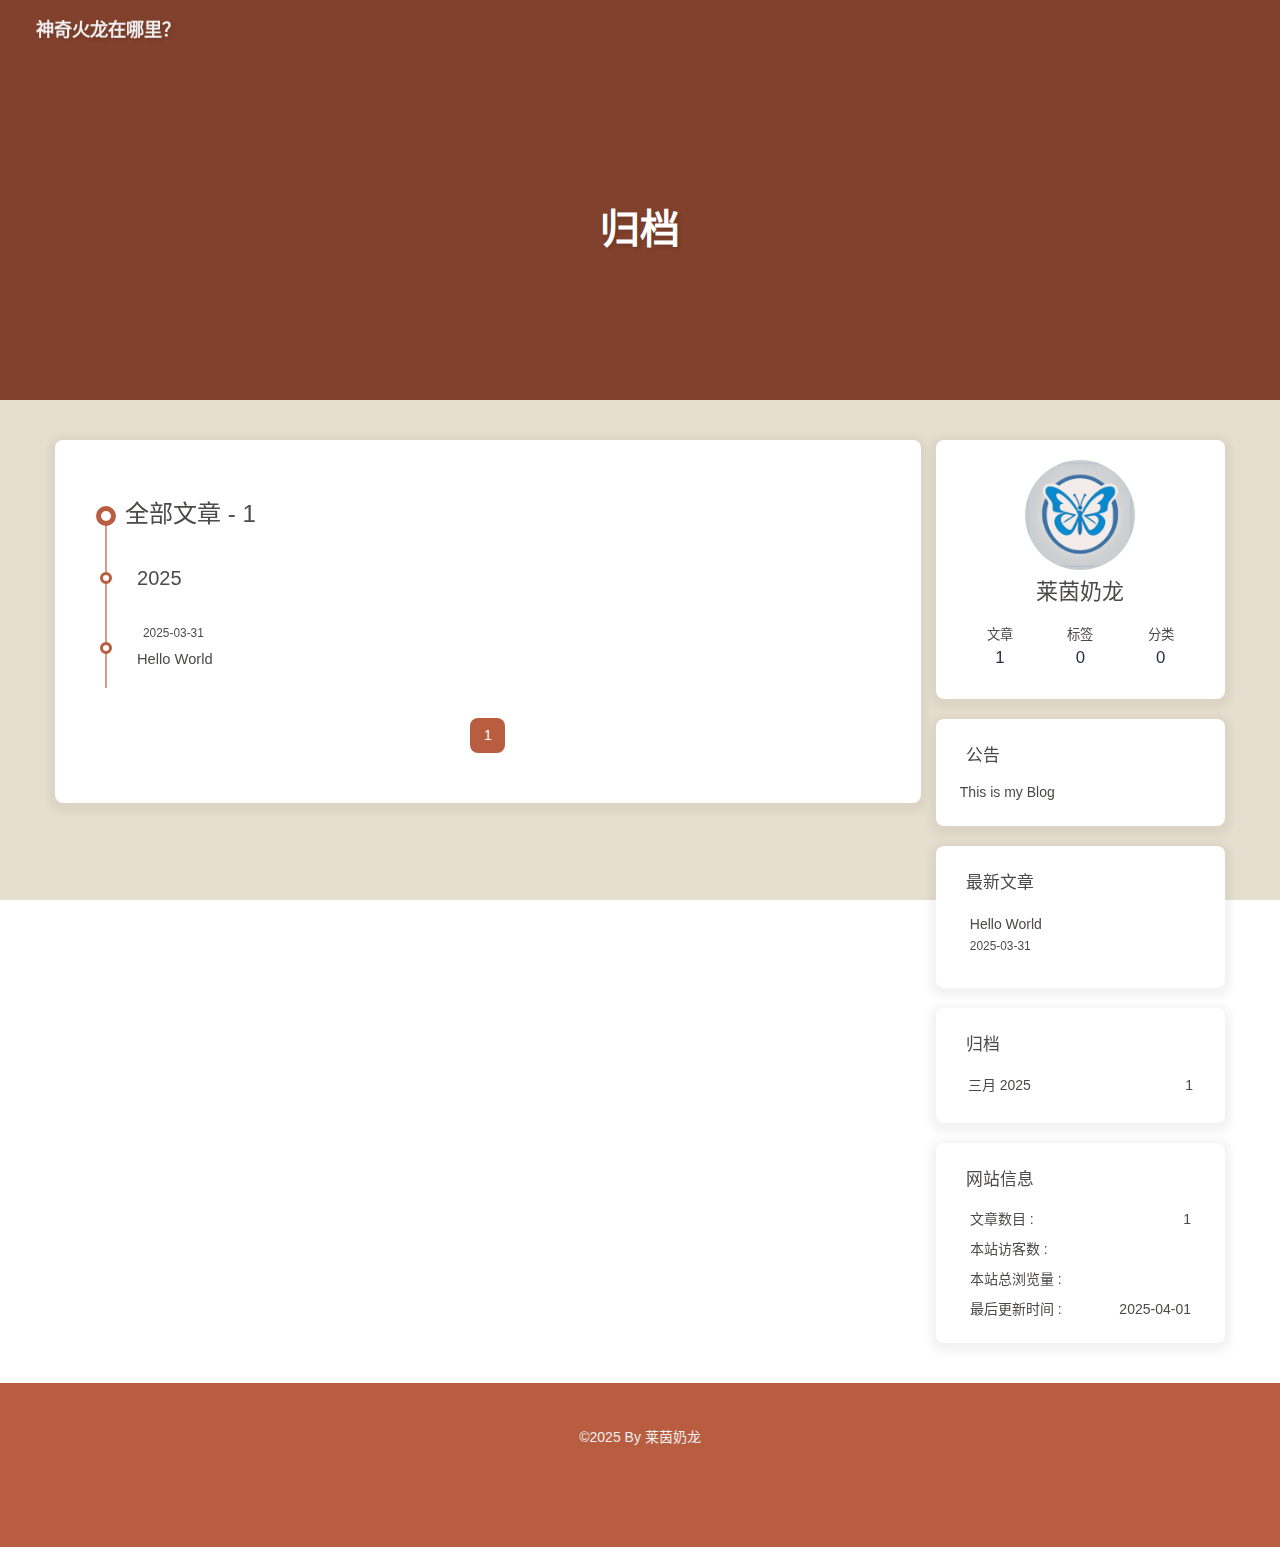
==== archives/index.html @ 5888cf6f "Site updated: 2025-04-01 21:10:56" ====
<!DOCTYPE html><html lang="zh-CN" data-theme="light"><head><meta charset="UTF-8"><meta http-equiv="X-UA-Compatible" content="IE=edge"><meta name="viewport" content="width=device-width, initial-scale=1.0,viewport-fit=cover"><title>归档 | 神奇火龙在哪里？</title><meta name="author" content="莱茵奶龙"><meta name="copyright" content="莱茵奶龙"><meta name="format-detection" content="telephone=no"><meta name="theme-color" content="##e6dece"><meta property="og:type" content="website">
<meta property="og:title" content="归档">
<meta property="og:url" content="http://example.com/archives/index.html">
<meta property="og:site_name" content="神奇火龙在哪里？">
<meta property="og:locale" content="zh_CN">
<meta property="og:image" content="http://example.com/img/butterfly-icon.png">
<meta property="article:author" content="莱茵奶龙">
<meta name="twitter:card" content="summary">
<meta name="twitter:image" content="http://example.com/img/butterfly-icon.png"><link rel="shortcut icon" href="/img/favicon.png"><link rel="canonical" href="http://example.com/archives/index.html"><link rel="preconnect" href="//cdn.jsdelivr.net"><link rel="preconnect" href="//busuanzi.ibruce.info"><link rel="stylesheet" href="/css/index.css"><link rel="stylesheet" href="https://cdn.jsdelivr.net/npm/@fortawesome/fontawesome-free/css/all.min.css"><script>
    (() => {
      
    const saveToLocal = {
      set: (key, value, ttl) => {
        if (!ttl) return
        const expiry = Date.now() + ttl * 86400000
        localStorage.setItem(key, JSON.stringify({ value, expiry }))
      },
      get: key => {
        const itemStr = localStorage.getItem(key)
        if (!itemStr) return undefined
        const { value, expiry } = JSON.parse(itemStr)
        if (Date.now() > expiry) {
          localStorage.removeItem(key)
          return undefined
        }
        return value
      }
    }

    window.btf = {
      saveToLocal,
      getScript: (url, attr = {}) => new Promise((resolve, reject) => {
        const script = document.createElement('script')
        script.src = url
        script.async = true
        Object.entries(attr).forEach(([key, val]) => script.setAttribute(key, val))
        script.onload = script.onreadystatechange = () => {
          if (!script.readyState || /loaded|complete/.test(script.readyState)) resolve()
        }
        script.onerror = reject
        document.head.appendChild(script)
      }),
      getCSS: (url, id) => new Promise((resolve, reject) => {
        const link = document.createElement('link')
        link.rel = 'stylesheet'
        link.href = url
        if (id) link.id = id
        link.onload = link.onreadystatechange = () => {
          if (!link.readyState || /loaded|complete/.test(link.readyState)) resolve()
        }
        link.onerror = reject
        document.head.appendChild(link)
      }),
      addGlobalFn: (key, fn, name = false, parent = window) => {
        if (!false && key.startsWith('pjax')) return
        const globalFn = parent.globalFn || {}
        globalFn[key] = globalFn[key] || {}
        globalFn[key][name || Object.keys(globalFn[key]).length] = fn
        parent.globalFn = globalFn
      }
    }
  
      
      const activateDarkMode = () => {
        document.documentElement.setAttribute('data-theme', 'dark')
        if (document.querySelector('meta[name="theme-color"]') !== null) {
          document.querySelector('meta[name="theme-color"]').setAttribute('content', '#b95d40')
        }
      }
      const activateLightMode = () => {
        document.documentElement.setAttribute('data-theme', 'light')
        if (document.querySelector('meta[name="theme-color"]') !== null) {
          document.querySelector('meta[name="theme-color"]').setAttribute('content', '##e6dece')
        }
      }

      btf.activateDarkMode = activateDarkMode
      btf.activateLightMode = activateLightMode

      const theme = saveToLocal.get('theme')
    
          theme === 'dark' ? activateDarkMode() : theme === 'light' ? activateLightMode() : null
        
      
      const asideStatus = saveToLocal.get('aside-status')
      if (asideStatus !== undefined) {
        document.documentElement.classList.toggle('hide-aside', asideStatus === 'hide')
      }
    
      
    const detectApple = () => {
      if (/iPad|iPhone|iPod|Macintosh/.test(navigator.userAgent)) {
        document.documentElement.classList.add('apple')
      }
    }
    detectApple()
  
    })()
  </script><script>const GLOBAL_CONFIG = {
  root: '/',
  algolia: undefined,
  localSearch: undefined,
  translate: undefined,
  highlight: {"plugin":"highlight.js","highlightCopy":true,"highlightLang":true,"highlightHeightLimit":false,"highlightFullpage":false,"highlightMacStyle":false},
  copy: {
    success: '复制成功',
    error: '复制失败',
    noSupport: '浏览器不支持'
  },
  relativeDate: {
    homepage: false,
    post: false
  },
  runtime: '',
  dateSuffix: {
    just: '刚刚',
    min: '分钟前',
    hour: '小时前',
    day: '天前',
    month: '个月前'
  },
  copyright: undefined,
  lightbox: 'null',
  Snackbar: undefined,
  infinitegrid: {
    js: 'https://cdn.jsdelivr.net/npm/@egjs/infinitegrid/dist/infinitegrid.min.js',
    buttonText: '加载更多'
  },
  isPhotoFigcaption: false,
  islazyloadPlugin: false,
  isAnchor: false,
  percent: {
    toc: true,
    rightside: false,
  },
  autoDarkmode: false
}</script><script id="config-diff">var GLOBAL_CONFIG_SITE = {
  title: '归档',
  isHighlightShrink: false,
  isToc: false,
  pageType: 'archive'
}</script><!-- hexo injector head_end start --><link rel="stylesheet" href="https://unpkg.zhimg.com/hexo-butterfly-footer-beautify@1.0.0/lib/runtime.min.css" media="print" onload="this.media='all'"><!-- hexo injector head_end end --><meta name="generator" content="Hexo 7.3.0"></head><body><div id="web_bg" style="background-color: #e6dece;"></div><div class="page" id="body-wrap"><header class="not-home-page" id="page-header"><nav id="nav"><span id="blog-info"><a class="nav-site-title" href="/"><span class="site-name">神奇火龙在哪里？</span></a></span><div id="menus"></div></nav><div id="page-site-info"><h1 id="site-title">归档</h1></div></header><main class="layout" id="content-inner"><div id="archive"><div class="article-sort-title">全部文章 - 1</div><div class="article-sort"><div class="article-sort-item year">2025</div><div class="article-sort-item no-article-cover"><div class="article-sort-item-info"><div class="article-sort-item-time"><i class="far fa-calendar-alt"></i><time class="post-meta-date-created" datetime="2025-03-31T13:41:22.696Z" title="发表于 2025-03-31 21:41:22">2025-03-31</time></div><a class="article-sort-item-title" href="/2025/03/31/hello-world/" title="Hello World">Hello World</a></div></div></div><nav id="pagination"><div class="pagination"><span class="page-number current">1</span></div></nav></div><div class="aside-content" id="aside-content"><div class="card-widget card-info text-center"><div class="avatar-img"><img src="/img/butterfly-icon.png" onerror="this.onerror=null;this.src='/img/friend_404.gif'" alt="avatar"></div><div class="author-info-name">莱茵奶龙</div><div class="author-info-description"></div><div class="site-data"><a href="/archives/"><div class="headline">文章</div><div class="length-num">1</div></a><a href="/tags/"><div class="headline">标签</div><div class="length-num">0</div></a><a href="/categories/"><div class="headline">分类</div><div class="length-num">0</div></a></div></div><div class="card-widget card-announcement"><div class="item-headline"><i class="fas fa-bullhorn fa-shake"></i><span>公告</span></div><div class="announcement_content">This is my Blog</div></div><div class="sticky_layout"><div class="card-widget card-recent-post"><div class="item-headline"><i class="fas fa-history"></i><span>最新文章</span></div><div class="aside-list"><div class="aside-list-item no-cover"><div class="content"><a class="title" href="/2025/03/31/hello-world/" title="Hello World">Hello World</a><time datetime="2025-03-31T13:41:22.696Z" title="发表于 2025-03-31 21:41:22">2025-03-31</time></div></div></div></div><div class="card-widget card-archives">
    <div class="item-headline">
      <i class="fas fa-archive"></i>
      <span>归档</span>
      
    </div>
  
    <ul class="card-archive-list">
      
        <li class="card-archive-list-item">
          <a class="card-archive-list-link" href="/archives/2025/03/">
            <span class="card-archive-list-date">
              三月 2025
            </span>
            <span class="card-archive-list-count">1</span>
          </a>
        </li>
      
    </ul>
  </div><div class="card-widget card-webinfo"><div class="item-headline"><i class="fas fa-chart-line"></i><span>网站信息</span></div><div class="webinfo"><div class="webinfo-item"><div class="item-name">文章数目 :</div><div class="item-count">1</div></div><div class="webinfo-item"><div class="item-name">本站访客数 :</div><div class="item-count" id="busuanzi_value_site_uv"><i class="fa-solid fa-spinner fa-spin"></i></div></div><div class="webinfo-item"><div class="item-name">本站总浏览量 :</div><div class="item-count" id="busuanzi_value_site_pv"><i class="fa-solid fa-spinner fa-spin"></i></div></div><div class="webinfo-item"><div class="item-name">最后更新时间 :</div><div class="item-count" id="last-push-date" data-lastpushdate="2025-04-01T13:10:54.698Z"><i class="fa-solid fa-spinner fa-spin"></i></div></div></div></div></div></div></main><footer id="footer"><div id="footer-wrap"><div class="copyright">©2025 By 莱茵奶龙</div></div></footer></div><div id="rightside"><div id="rightside-config-hide"><button id="darkmode" type="button" title="日间和夜间模式切换"><i class="fas fa-adjust"></i></button><button id="hide-aside-btn" type="button" title="单栏和双栏切换"><i class="fas fa-arrows-alt-h"></i></button></div><div id="rightside-config-show"><button id="rightside-config" type="button" title="设置"><i class="fas fa-cog fa-spin"></i></button><button id="go-up" type="button" title="回到顶部"><span class="scroll-percent"></span><i class="fas fa-arrow-up"></i></button></div></div><div><script src="/js/utils.js"></script><script src="/js/main.js"></script><div class="js-pjax"></div><script async="" data-pjax="" src="//busuanzi.ibruce.info/busuanzi/2.3/busuanzi.pure.mini.js"></script></div><!-- hexo injector body_end start --><script data-pjax="">
  function butterfly_footer_beautify_injector_config(){
    var parent_div_git = document.getElementById('footer-wrap');
    var item_html = '<p id="ghbdages"><a class="github-badge" target="_blank" href="https://hexo.io/" style="margin-inline:5px" data-title="博客框架为Hexo_v7.3.0" title=""><img src="https://img.shields.io/badge/Frame-Hexo-blue?style=flat&amp;logo=hexo" alt=""/></a><a class="github-badge" target="_blank" href="https://butterfly.js.org/" style="margin-inline:5px" data-title="主题版本Butterfly_v5.3.5" title=""><img src="https://img.shields.io/badge/Theme-Butterfly-6513df?style=flat&amp;logo=bitdefender" alt=""/></a><a class="github-badge" target="_blank" href="https://github.com/" style="margin-inline:5px" data-title="本站项目由Github托管" title=""><img src="https://img.shields.io/badge/Source-Github-d021d6?style=flat&amp;logo=GitHub" alt=""/></a><a class="github-badge" target="_blank" href="http://creativecommons.org/licenses/by-nc-sa/4.0/" style="margin-inline:5px" data-title="本站采用知识共享署名-非商业性使用-相同方式共享4.0国际许可协议进行许可" title=""><img src="https://img.shields.io/badge/Copyright-BY--NC--SA%204.0-d42328?style=flat&amp;logo=Claris" alt=""/></a></p>';
    console.log('已挂载butterfly_footer_beautify')
    parent_div_git.insertAdjacentHTML("beforeend",item_html)
    }
  var elist = 'null'.split(',');
  var cpage = location.pathname;
  var epage = 'all';
  var flag = 0;

  for (var i=0;i<elist.length;i++){
    if (cpage.includes(elist[i])){
      flag++;
    }
  }

  if ((epage ==='all')&&(flag == 0)){
    butterfly_footer_beautify_injector_config();
  }
  else if (epage === cpage){
    butterfly_footer_beautify_injector_config();
  }
  </script><!-- hexo injector body_end end -->
    <link rel="stylesheet" href="https://ai.tianli0.top/static/public/postChatUser_summary.min.css">
    <script>
        let tianliGPT_key = 'WACqFcWDqAf';
        let tianliGPT_postSelector = '#postchat_postcontent';
        let tianliGPT_Title = '文章摘要';
        let tianliGPT_postURL = '/^https?://[^/]+/[0-9]{4}/[0-9]{2}/[0-9]{2}/';
        let tianliGPT_blacklist = '';
        let tianliGPT_wordLimit = '1000';
        let tianliGPT_typingAnimate = true;
        let tianliGPT_theme = 'default';
        var postChatConfig = {
          backgroundColor: "#3e86f6",
          bottom: "16px",
          left: "16px",
          fill: "#FFFFFF",
          width: "44px",
          frameWidth: "375px",
          frameHeight: "600px",
          defaultInput: true,
          upLoadWeb: true,
          showInviteLink: true,
          userTitle: "PostChat",
          userDesc: "如果你对网站的内容有任何疑问，可以来问我哦～",
          addButton: true,
          beginningText: "这篇文章介绍了",
          userIcon: "https://ai.tianli0.top/static/img/PostChat.webp",
          userMode: "magic",
          defaultChatQuestions: ["你好","你是谁"],
          defaultSearchQuestions: ["视频压缩","设计"]
        };
    </script>
    <script data-postchat_key="WACqFcWDqAf" src="https://ai.tianli0.top/static/public/tianli_gpt.min.js"></script>
  </body></html>
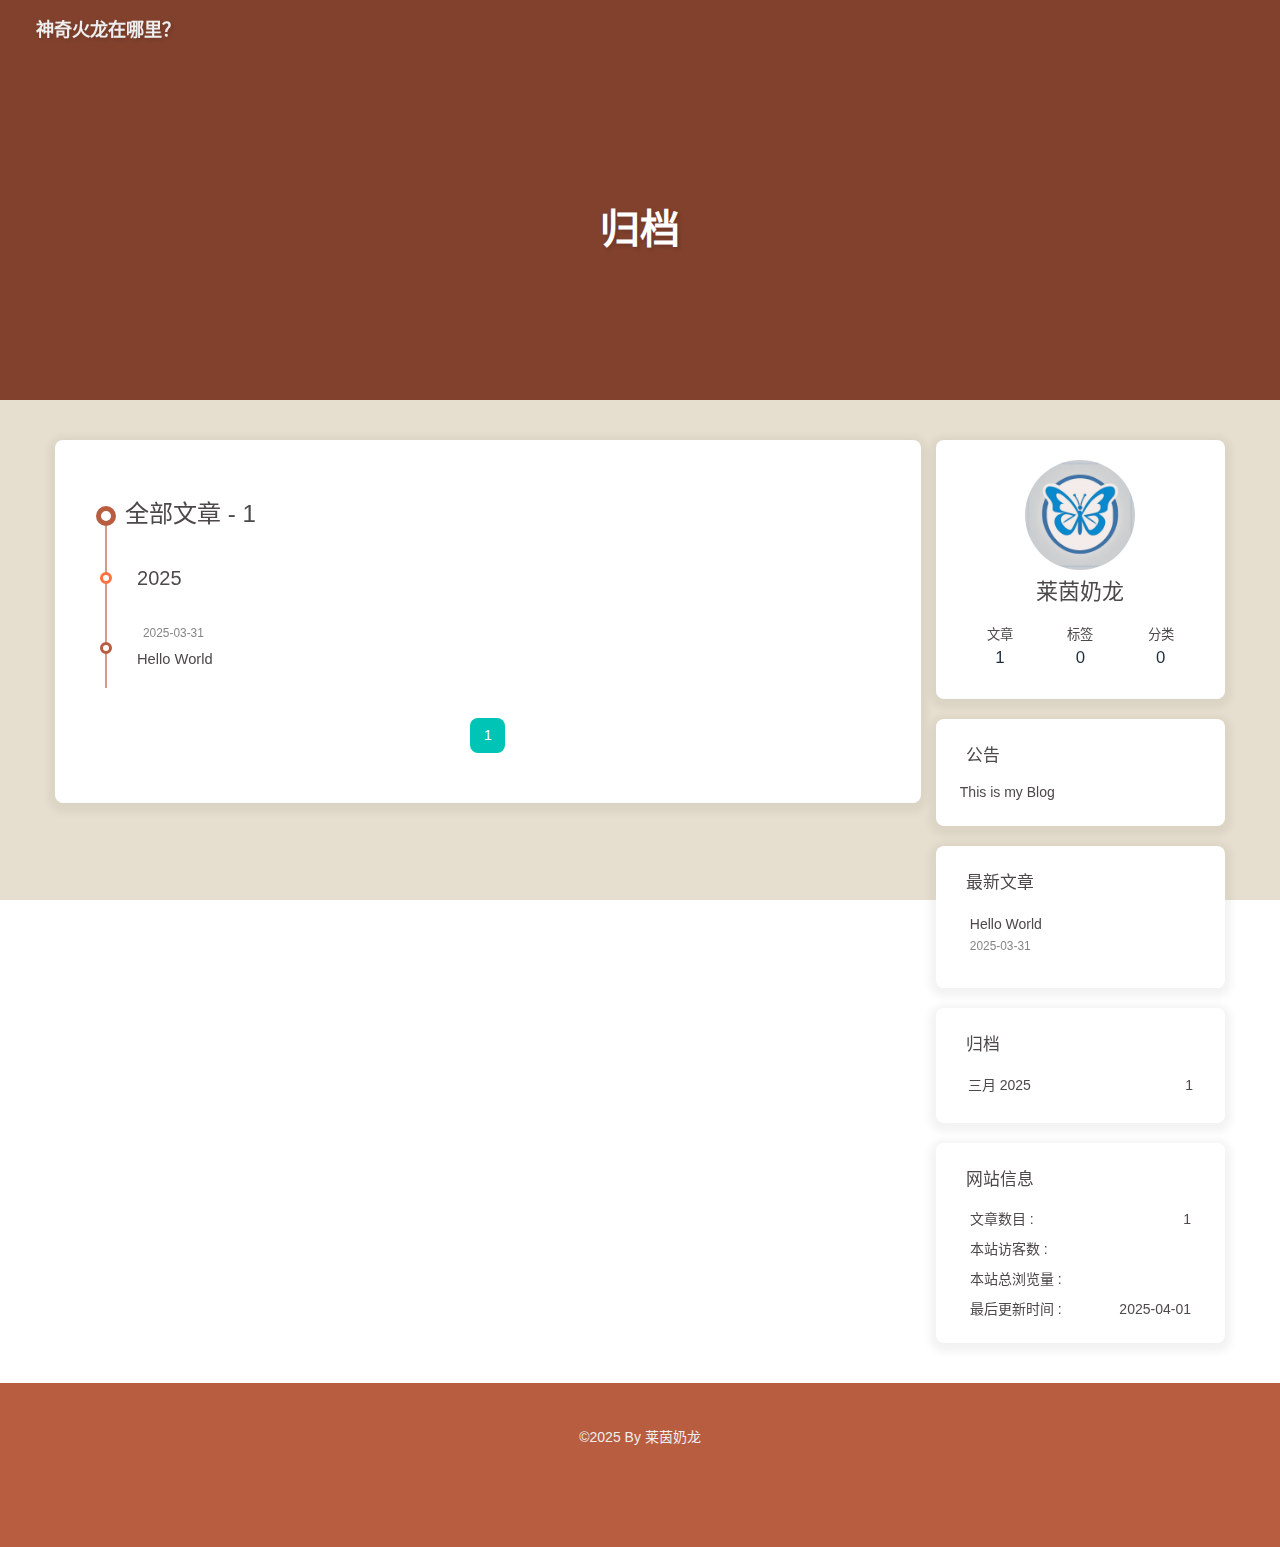
==== commit ca58c338: "Site updated: 2025-04-01 21:18:44" ====
--- a/archives/index.html
+++ b/archives/index.html
@@ -1,4 +1,4 @@
-<!DOCTYPE html><html lang="zh-CN" data-theme="light"><head><meta charset="UTF-8"><meta http-equiv="X-UA-Compatible" content="IE=edge"><meta name="viewport" content="width=device-width, initial-scale=1.0,viewport-fit=cover"><title>归档 | 神奇火龙在哪里？</title><meta name="author" content="莱茵奶龙"><meta name="copyright" content="莱茵奶龙"><meta name="format-detection" content="telephone=no"><meta name="theme-color" content="##e6dece"><meta property="og:type" content="website">
+<!DOCTYPE html><html lang="zh-CN" data-theme="light"><head><meta charset="UTF-8"><meta http-equiv="X-UA-Compatible" content="IE=edge"><meta name="viewport" content="width=device-width, initial-scale=1.0,viewport-fit=cover"><title>归档 | 神奇火龙在哪里？</title><meta name="author" content="莱茵奶龙"><meta name="copyright" content="莱茵奶龙"><meta name="format-detection" content="telephone=no"><meta name="theme-color" content="ffffff"><meta property="og:type" content="website">
 <meta property="og:title" content="归档">
 <meta property="og:url" content="http://example.com/archives/index.html">
 <meta property="og:site_name" content="神奇火龙在哪里？">
@@ -64,13 +64,13 @@
       const activateDarkMode = () => {
         document.documentElement.setAttribute('data-theme', 'dark')
         if (document.querySelector('meta[name="theme-color"]') !== null) {
-          document.querySelector('meta[name="theme-color"]').setAttribute('content', '#b95d40')
+          document.querySelector('meta[name="theme-color"]').setAttribute('content', '#0d0d0d')
         }
       }
       const activateLightMode = () => {
         document.documentElement.setAttribute('data-theme', 'light')
         if (document.querySelector('meta[name="theme-color"]') !== null) {
-          document.querySelector('meta[name="theme-color"]').setAttribute('content', '##e6dece')
+          document.querySelector('meta[name="theme-color"]').setAttribute('content', 'ffffff')
         }
       }
 
@@ -158,7 +158,7 @@
         </li>
       
     </ul>
-  </div><div class="card-widget card-webinfo"><div class="item-headline"><i class="fas fa-chart-line"></i><span>网站信息</span></div><div class="webinfo"><div class="webinfo-item"><div class="item-name">文章数目 :</div><div class="item-count">1</div></div><div class="webinfo-item"><div class="item-name">本站访客数 :</div><div class="item-count" id="busuanzi_value_site_uv"><i class="fa-solid fa-spinner fa-spin"></i></div></div><div class="webinfo-item"><div class="item-name">本站总浏览量 :</div><div class="item-count" id="busuanzi_value_site_pv"><i class="fa-solid fa-spinner fa-spin"></i></div></div><div class="webinfo-item"><div class="item-name">最后更新时间 :</div><div class="item-count" id="last-push-date" data-lastpushdate="2025-04-01T13:10:54.698Z"><i class="fa-solid fa-spinner fa-spin"></i></div></div></div></div></div></div></main><footer id="footer"><div id="footer-wrap"><div class="copyright">©2025 By 莱茵奶龙</div></div></footer></div><div id="rightside"><div id="rightside-config-hide"><button id="darkmode" type="button" title="日间和夜间模式切换"><i class="fas fa-adjust"></i></button><button id="hide-aside-btn" type="button" title="单栏和双栏切换"><i class="fas fa-arrows-alt-h"></i></button></div><div id="rightside-config-show"><button id="rightside-config" type="button" title="设置"><i class="fas fa-cog fa-spin"></i></button><button id="go-up" type="button" title="回到顶部"><span class="scroll-percent"></span><i class="fas fa-arrow-up"></i></button></div></div><div><script src="/js/utils.js"></script><script src="/js/main.js"></script><div class="js-pjax"></div><script async="" data-pjax="" src="//busuanzi.ibruce.info/busuanzi/2.3/busuanzi.pure.mini.js"></script></div><!-- hexo injector body_end start --><script data-pjax="">
+  </div><div class="card-widget card-webinfo"><div class="item-headline"><i class="fas fa-chart-line"></i><span>网站信息</span></div><div class="webinfo"><div class="webinfo-item"><div class="item-name">文章数目 :</div><div class="item-count">1</div></div><div class="webinfo-item"><div class="item-name">本站访客数 :</div><div class="item-count" id="busuanzi_value_site_uv"><i class="fa-solid fa-spinner fa-spin"></i></div></div><div class="webinfo-item"><div class="item-name">本站总浏览量 :</div><div class="item-count" id="busuanzi_value_site_pv"><i class="fa-solid fa-spinner fa-spin"></i></div></div><div class="webinfo-item"><div class="item-name">最后更新时间 :</div><div class="item-count" id="last-push-date" data-lastpushdate="2025-04-01T13:18:42.589Z"><i class="fa-solid fa-spinner fa-spin"></i></div></div></div></div></div></div></main><footer id="footer"><div id="footer-wrap"><div class="copyright">©2025 By 莱茵奶龙</div></div></footer></div><div id="rightside"><div id="rightside-config-hide"><button id="darkmode" type="button" title="日间和夜间模式切换"><i class="fas fa-adjust"></i></button><button id="hide-aside-btn" type="button" title="单栏和双栏切换"><i class="fas fa-arrows-alt-h"></i></button></div><div id="rightside-config-show"><button id="rightside-config" type="button" title="设置"><i class="fas fa-cog fa-spin"></i></button><button id="go-up" type="button" title="回到顶部"><span class="scroll-percent"></span><i class="fas fa-arrow-up"></i></button></div></div><div><script src="/js/utils.js"></script><script src="/js/main.js"></script><div class="js-pjax"></div><script async="" data-pjax="" src="//busuanzi.ibruce.info/busuanzi/2.3/busuanzi.pure.mini.js"></script></div><!-- hexo injector body_end start --><script data-pjax="">
   function butterfly_footer_beautify_injector_config(){
     var parent_div_git = document.getElementById('footer-wrap');
     var item_html = '<p id="ghbdages"><a class="github-badge" target="_blank" href="https://hexo.io/" style="margin-inline:5px" data-title="博客框架为Hexo_v7.3.0" title=""><img src="https://img.shields.io/badge/Frame-Hexo-blue?style=flat&amp;logo=hexo" alt=""/></a><a class="github-badge" target="_blank" href="https://butterfly.js.org/" style="margin-inline:5px" data-title="主题版本Butterfly_v5.3.5" title=""><img src="https://img.shields.io/badge/Theme-Butterfly-6513df?style=flat&amp;logo=bitdefender" alt=""/></a><a class="github-badge" target="_blank" href="https://github.com/" style="margin-inline:5px" data-title="本站项目由Github托管" title=""><img src="https://img.shields.io/badge/Source-Github-d021d6?style=flat&amp;logo=GitHub" alt=""/></a><a class="github-badge" target="_blank" href="http://creativecommons.org/licenses/by-nc-sa/4.0/" style="margin-inline:5px" data-title="本站采用知识共享署名-非商业性使用-相同方式共享4.0国际许可协议进行许可" title=""><img src="https://img.shields.io/badge/Copyright-BY--NC--SA%204.0-d42328?style=flat&amp;logo=Claris" alt=""/></a></p>';
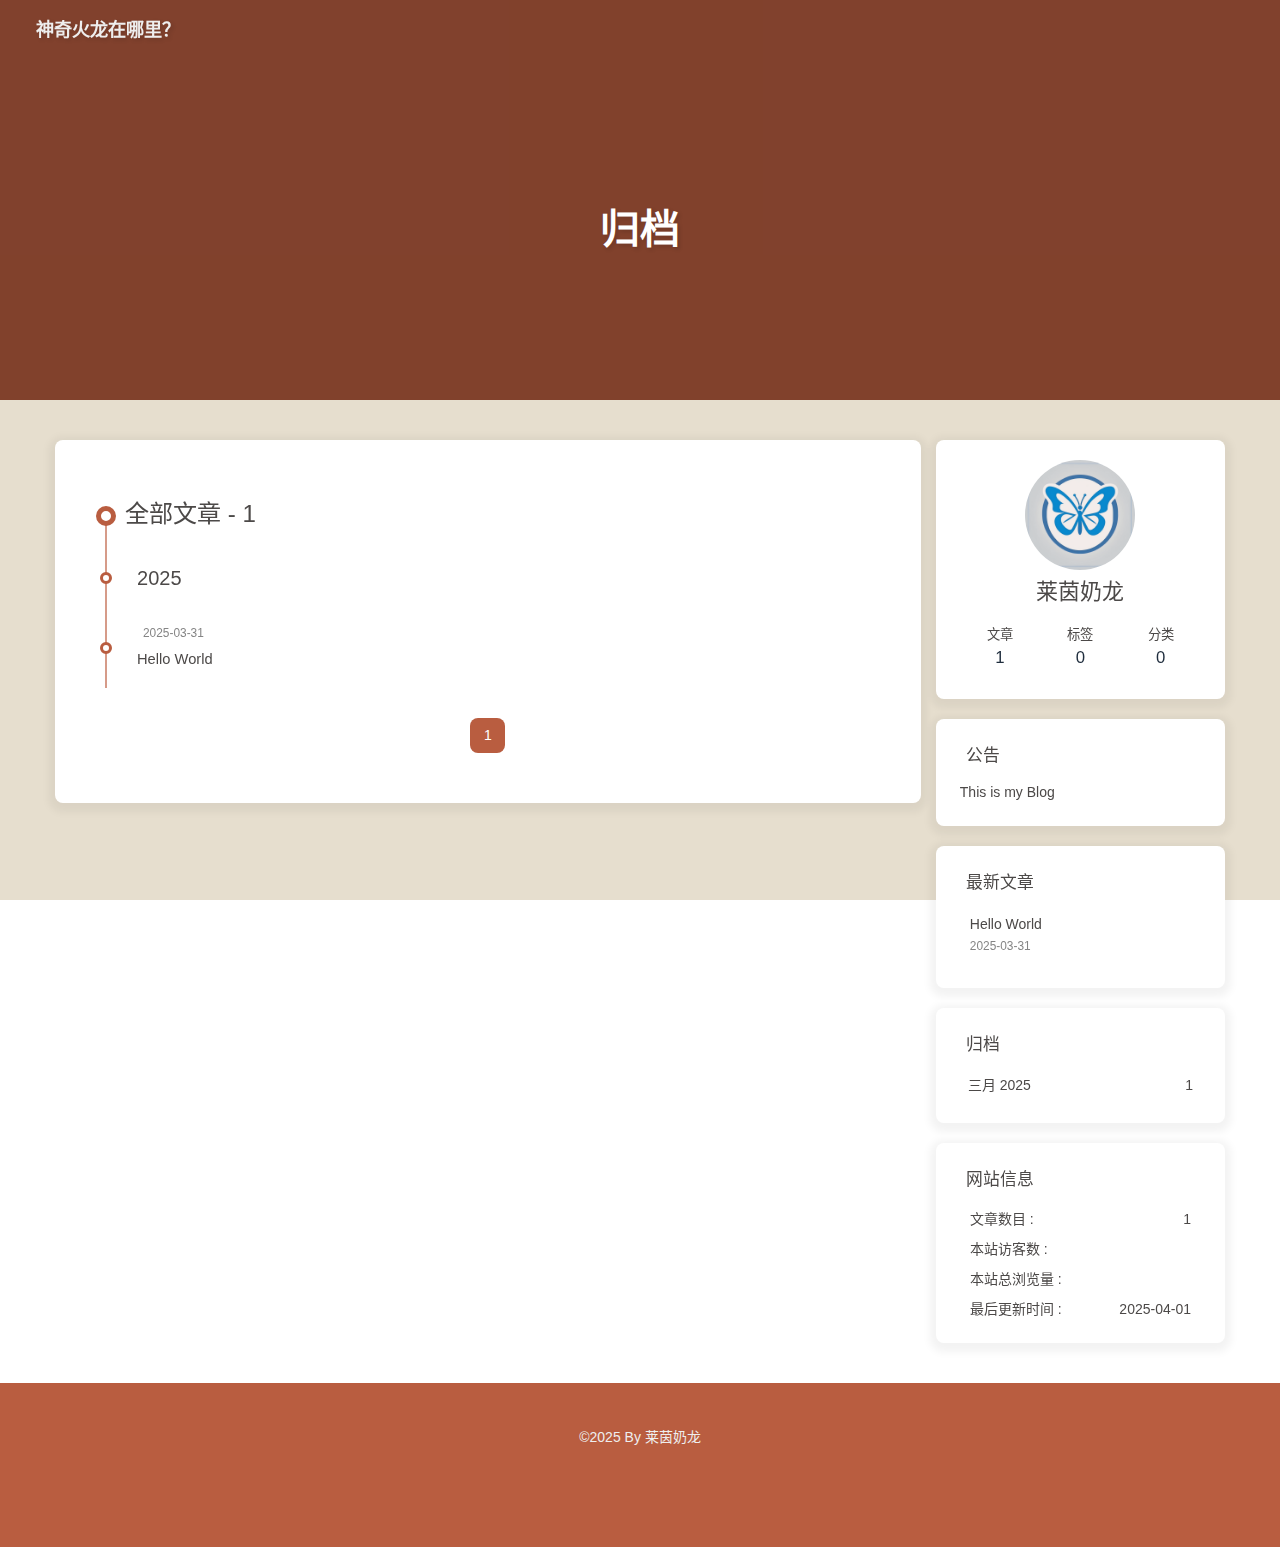
==== commit 7533ea57: "Site updated: 2025-04-01 21:22:58" ====
--- a/archives/index.html
+++ b/archives/index.html
@@ -158,7 +158,7 @@
         </li>
       
     </ul>
-  </div><div class="card-widget card-webinfo"><div class="item-headline"><i class="fas fa-chart-line"></i><span>网站信息</span></div><div class="webinfo"><div class="webinfo-item"><div class="item-name">文章数目 :</div><div class="item-count">1</div></div><div class="webinfo-item"><div class="item-name">本站访客数 :</div><div class="item-count" id="busuanzi_value_site_uv"><i class="fa-solid fa-spinner fa-spin"></i></div></div><div class="webinfo-item"><div class="item-name">本站总浏览量 :</div><div class="item-count" id="busuanzi_value_site_pv"><i class="fa-solid fa-spinner fa-spin"></i></div></div><div class="webinfo-item"><div class="item-name">最后更新时间 :</div><div class="item-count" id="last-push-date" data-lastpushdate="2025-04-01T13:18:42.589Z"><i class="fa-solid fa-spinner fa-spin"></i></div></div></div></div></div></div></main><footer id="footer"><div id="footer-wrap"><div class="copyright">©2025 By 莱茵奶龙</div></div></footer></div><div id="rightside"><div id="rightside-config-hide"><button id="darkmode" type="button" title="日间和夜间模式切换"><i class="fas fa-adjust"></i></button><button id="hide-aside-btn" type="button" title="单栏和双栏切换"><i class="fas fa-arrows-alt-h"></i></button></div><div id="rightside-config-show"><button id="rightside-config" type="button" title="设置"><i class="fas fa-cog fa-spin"></i></button><button id="go-up" type="button" title="回到顶部"><span class="scroll-percent"></span><i class="fas fa-arrow-up"></i></button></div></div><div><script src="/js/utils.js"></script><script src="/js/main.js"></script><div class="js-pjax"></div><script async="" data-pjax="" src="//busuanzi.ibruce.info/busuanzi/2.3/busuanzi.pure.mini.js"></script></div><!-- hexo injector body_end start --><script data-pjax="">
+  </div><div class="card-widget card-webinfo"><div class="item-headline"><i class="fas fa-chart-line"></i><span>网站信息</span></div><div class="webinfo"><div class="webinfo-item"><div class="item-name">文章数目 :</div><div class="item-count">1</div></div><div class="webinfo-item"><div class="item-name">本站访客数 :</div><div class="item-count" id="busuanzi_value_site_uv"><i class="fa-solid fa-spinner fa-spin"></i></div></div><div class="webinfo-item"><div class="item-name">本站总浏览量 :</div><div class="item-count" id="busuanzi_value_site_pv"><i class="fa-solid fa-spinner fa-spin"></i></div></div><div class="webinfo-item"><div class="item-name">最后更新时间 :</div><div class="item-count" id="last-push-date" data-lastpushdate="2025-04-01T13:22:56.636Z"><i class="fa-solid fa-spinner fa-spin"></i></div></div></div></div></div></div></main><footer id="footer"><div id="footer-wrap"><div class="copyright">©2025 By 莱茵奶龙</div></div></footer></div><div id="rightside"><div id="rightside-config-hide"><button id="darkmode" type="button" title="日间和夜间模式切换"><i class="fas fa-adjust"></i></button><button id="hide-aside-btn" type="button" title="单栏和双栏切换"><i class="fas fa-arrows-alt-h"></i></button></div><div id="rightside-config-show"><button id="rightside-config" type="button" title="设置"><i class="fas fa-cog fa-spin"></i></button><button id="go-up" type="button" title="回到顶部"><span class="scroll-percent"></span><i class="fas fa-arrow-up"></i></button></div></div><div><script src="/js/utils.js"></script><script src="/js/main.js"></script><div class="js-pjax"></div><script async="" data-pjax="" src="//busuanzi.ibruce.info/busuanzi/2.3/busuanzi.pure.mini.js"></script></div><!-- hexo injector body_end start --><script data-pjax="">
   function butterfly_footer_beautify_injector_config(){
     var parent_div_git = document.getElementById('footer-wrap');
     var item_html = '<p id="ghbdages"><a class="github-badge" target="_blank" href="https://hexo.io/" style="margin-inline:5px" data-title="博客框架为Hexo_v7.3.0" title=""><img src="https://img.shields.io/badge/Frame-Hexo-blue?style=flat&amp;logo=hexo" alt=""/></a><a class="github-badge" target="_blank" href="https://butterfly.js.org/" style="margin-inline:5px" data-title="主题版本Butterfly_v5.3.5" title=""><img src="https://img.shields.io/badge/Theme-Butterfly-6513df?style=flat&amp;logo=bitdefender" alt=""/></a><a class="github-badge" target="_blank" href="https://github.com/" style="margin-inline:5px" data-title="本站项目由Github托管" title=""><img src="https://img.shields.io/badge/Source-Github-d021d6?style=flat&amp;logo=GitHub" alt=""/></a><a class="github-badge" target="_blank" href="http://creativecommons.org/licenses/by-nc-sa/4.0/" style="margin-inline:5px" data-title="本站采用知识共享署名-非商业性使用-相同方式共享4.0国际许可协议进行许可" title=""><img src="https://img.shields.io/badge/Copyright-BY--NC--SA%204.0-d42328?style=flat&amp;logo=Claris" alt=""/></a></p>';
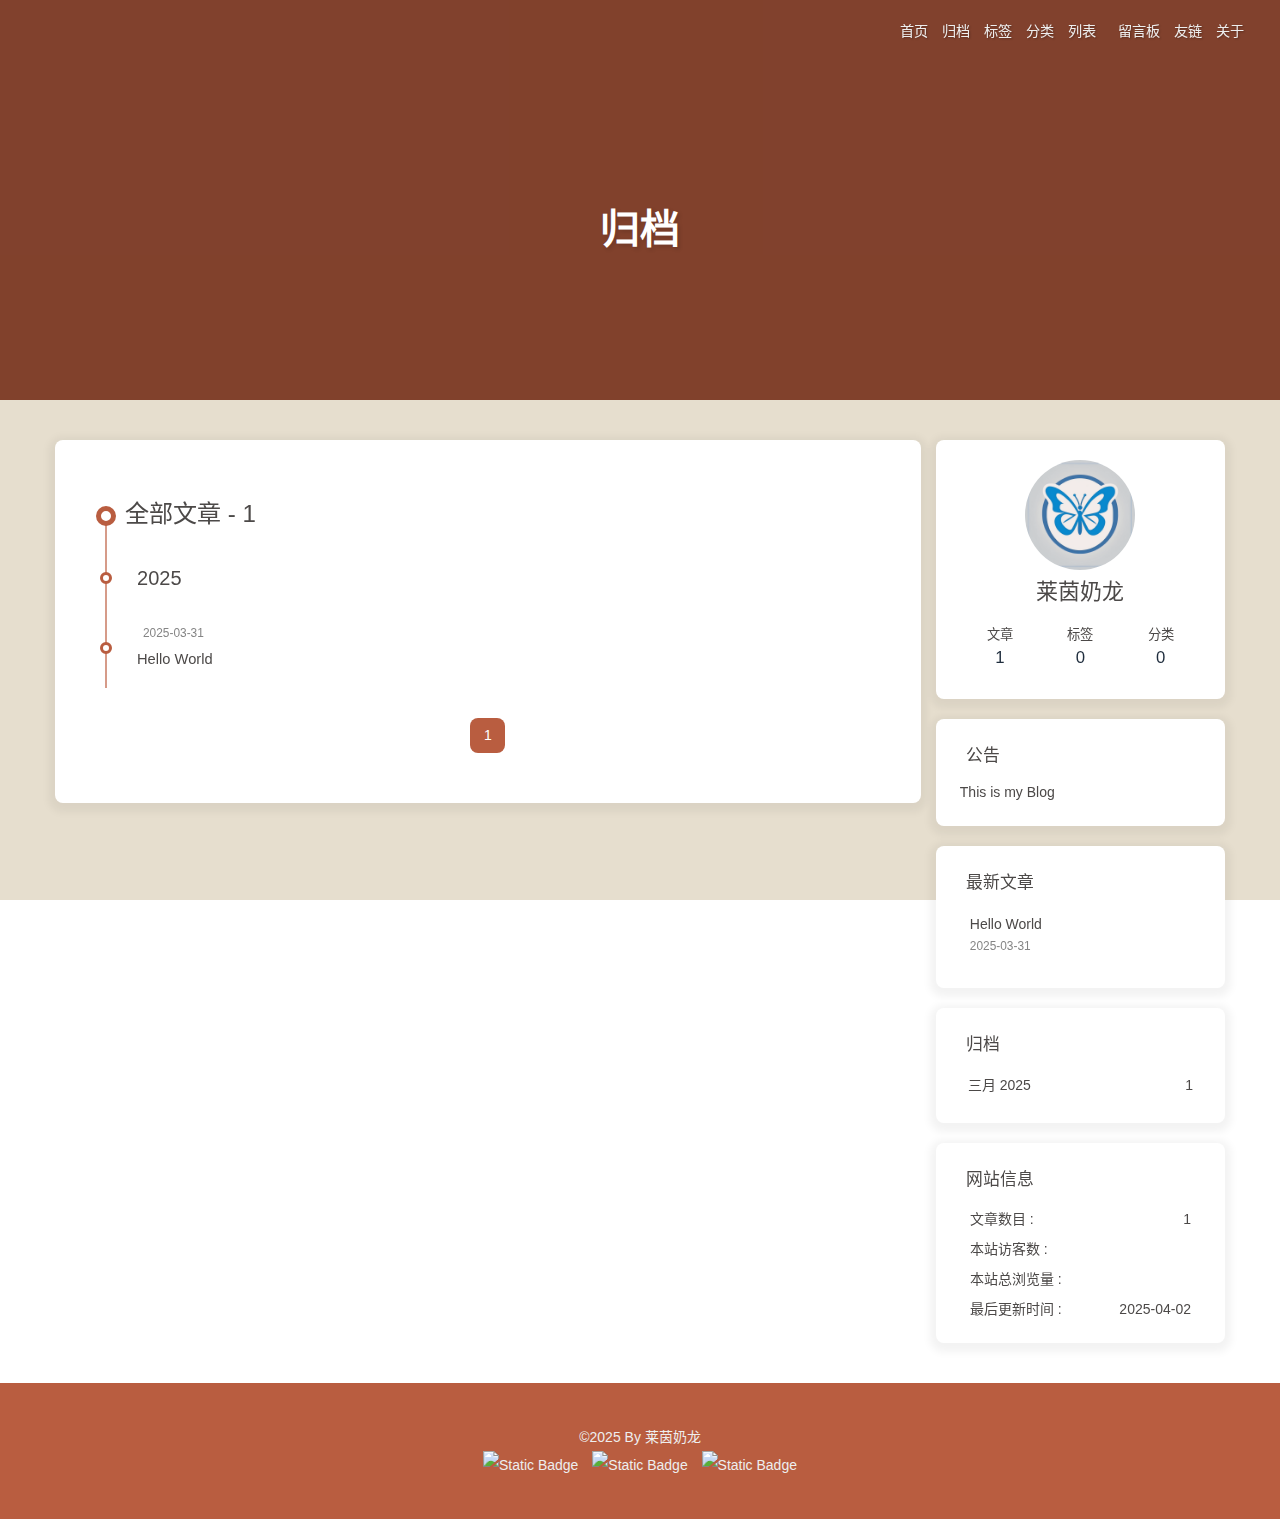
==== commit 31d92064: "Site updated: 2025-04-02 21:33:29" ====
--- a/archives/index.html
+++ b/archives/index.html
@@ -139,7 +139,7 @@
   isHighlightShrink: false,
   isToc: false,
   pageType: 'archive'
-}</script><!-- hexo injector head_end start --><link rel="stylesheet" href="https://unpkg.zhimg.com/hexo-butterfly-footer-beautify@1.0.0/lib/runtime.min.css" media="print" onload="this.media='all'"><!-- hexo injector head_end end --><meta name="generator" content="Hexo 7.3.0"></head><body><div id="web_bg" style="background-color: #e6dece;"></div><div class="page" id="body-wrap"><header class="not-home-page" id="page-header"><nav id="nav"><span id="blog-info"><a class="nav-site-title" href="/"><span class="site-name">神奇火龙在哪里？</span></a></span><div id="menus"></div></nav><div id="page-site-info"><h1 id="site-title">归档</h1></div></header><main class="layout" id="content-inner"><div id="archive"><div class="article-sort-title">全部文章 - 1</div><div class="article-sort"><div class="article-sort-item year">2025</div><div class="article-sort-item no-article-cover"><div class="article-sort-item-info"><div class="article-sort-item-time"><i class="far fa-calendar-alt"></i><time class="post-meta-date-created" datetime="2025-03-31T13:41:22.696Z" title="发表于 2025-03-31 21:41:22">2025-03-31</time></div><a class="article-sort-item-title" href="/2025/03/31/hello-world/" title="Hello World">Hello World</a></div></div></div><nav id="pagination"><div class="pagination"><span class="page-number current">1</span></div></nav></div><div class="aside-content" id="aside-content"><div class="card-widget card-info text-center"><div class="avatar-img"><img src="/img/butterfly-icon.png" onerror="this.onerror=null;this.src='/img/friend_404.gif'" alt="avatar"></div><div class="author-info-name">莱茵奶龙</div><div class="author-info-description"></div><div class="site-data"><a href="/archives/"><div class="headline">文章</div><div class="length-num">1</div></a><a href="/tags/"><div class="headline">标签</div><div class="length-num">0</div></a><a href="/categories/"><div class="headline">分类</div><div class="length-num">0</div></a></div></div><div class="card-widget card-announcement"><div class="item-headline"><i class="fas fa-bullhorn fa-shake"></i><span>公告</span></div><div class="announcement_content">This is my Blog</div></div><div class="sticky_layout"><div class="card-widget card-recent-post"><div class="item-headline"><i class="fas fa-history"></i><span>最新文章</span></div><div class="aside-list"><div class="aside-list-item no-cover"><div class="content"><a class="title" href="/2025/03/31/hello-world/" title="Hello World">Hello World</a><time datetime="2025-03-31T13:41:22.696Z" title="发表于 2025-03-31 21:41:22">2025-03-31</time></div></div></div></div><div class="card-widget card-archives">
+}</script><meta name="generator" content="Hexo 7.3.0"></head><body><div id="web_bg" style="background-color: #e6dece;"></div><div id="sidebar"><div id="menu-mask"></div><div id="sidebar-menus"><div class="avatar-img text-center"><img src="/img/butterfly-icon.png" onerror="this.onerror=null;this.src='/img/friend_404.gif'" alt="avatar"></div><div class="site-data text-center"><a href="/archives/"><div class="headline">文章</div><div class="length-num">1</div></a><a href="/tags/"><div class="headline">标签</div><div class="length-num">0</div></a><a href="/categories/"><div class="headline">分类</div><div class="length-num">0</div></a></div><div class="menus_items"><div class="menus_item"><a class="site-page" href="/"><i class="fa-fw fas fa-home"></i><span> 首页</span></a></div><div class="menus_item"><a class="site-page" href="/archives/"><i class="fa-fw fas fa-archive"></i><span> 归档</span></a></div><div class="menus_item"><a class="site-page" href="/tags/"><i class="fa-fw fas fa-tags"></i><span> 标签</span></a></div><div class="menus_item"><a class="site-page" href="/categories/"><i class="fa-fw fas fa-folder-open"></i><span> 分类</span></a></div><div class="menus_item"><span class="site-page group hide"><i class="fa-fw fas fa-list"></i><span> 列表</span><i class="fas fa-chevron-down"></i></span><ul class="menus_item_child"><li><a class="site-page child" href="/music/"><i class="fa-fw fas fa-music"></i><span> 音乐</span></a></li><li><a class="site-page child" href="/movies/"><i class="fa-fw fas fa-video"></i><span> 电影</span></a></li></ul></div><div class="menus_item"><a class="site-page" href="/comments/"><i class="fa-fw fas fa-envelope-open"></i><span> 留言板</span></a></div><div class="menus_item"><a class="site-page" href="/link/"><i class="fa-fw fas fa-link"></i><span> 友链</span></a></div><div class="menus_item"><a class="site-page" href="/about/"><i class="fa-fw fas fa-heart"></i><span> 关于</span></a></div></div></div></div><div class="page" id="body-wrap"><header class="not-home-page" id="page-header"><nav id="nav"><span id="blog-info"><a class="nav-site-title" href="/"></a></span><div id="menus"><div class="menus_items"><div class="menus_item"><a class="site-page" href="/"><i class="fa-fw fas fa-home"></i><span> 首页</span></a></div><div class="menus_item"><a class="site-page" href="/archives/"><i class="fa-fw fas fa-archive"></i><span> 归档</span></a></div><div class="menus_item"><a class="site-page" href="/tags/"><i class="fa-fw fas fa-tags"></i><span> 标签</span></a></div><div class="menus_item"><a class="site-page" href="/categories/"><i class="fa-fw fas fa-folder-open"></i><span> 分类</span></a></div><div class="menus_item"><span class="site-page group hide"><i class="fa-fw fas fa-list"></i><span> 列表</span><i class="fas fa-chevron-down"></i></span><ul class="menus_item_child"><li><a class="site-page child" href="/music/"><i class="fa-fw fas fa-music"></i><span> 音乐</span></a></li><li><a class="site-page child" href="/movies/"><i class="fa-fw fas fa-video"></i><span> 电影</span></a></li></ul></div><div class="menus_item"><a class="site-page" href="/comments/"><i class="fa-fw fas fa-envelope-open"></i><span> 留言板</span></a></div><div class="menus_item"><a class="site-page" href="/link/"><i class="fa-fw fas fa-link"></i><span> 友链</span></a></div><div class="menus_item"><a class="site-page" href="/about/"><i class="fa-fw fas fa-heart"></i><span> 关于</span></a></div></div><div id="toggle-menu"><span class="site-page"><i class="fas fa-bars fa-fw"></i></span></div></div></nav><div id="page-site-info"><h1 id="site-title">归档</h1></div></header><main class="layout" id="content-inner"><div id="archive"><div class="article-sort-title">全部文章 - 1</div><div class="article-sort"><div class="article-sort-item year">2025</div><div class="article-sort-item no-article-cover"><div class="article-sort-item-info"><div class="article-sort-item-time"><i class="far fa-calendar-alt"></i><time class="post-meta-date-created" datetime="2025-03-31T13:41:22.696Z" title="发表于 2025-03-31 21:41:22">2025-03-31</time></div><a class="article-sort-item-title" href="/2025/03/31/hello-world/" title="Hello World">Hello World</a></div></div></div><nav id="pagination"><div class="pagination"><span class="page-number current">1</span></div></nav></div><div class="aside-content" id="aside-content"><div class="card-widget card-info text-center"><div class="avatar-img"><img src="/img/butterfly-icon.png" onerror="this.onerror=null;this.src='/img/friend_404.gif'" alt="avatar"></div><div class="author-info-name">莱茵奶龙</div><div class="author-info-description"></div><div class="site-data"><a href="/archives/"><div class="headline">文章</div><div class="length-num">1</div></a><a href="/tags/"><div class="headline">标签</div><div class="length-num">0</div></a><a href="/categories/"><div class="headline">分类</div><div class="length-num">0</div></a></div></div><div class="card-widget card-announcement"><div class="item-headline"><i class="fas fa-bullhorn fa-shake"></i><span>公告</span></div><div class="announcement_content">This is my Blog</div></div><div class="sticky_layout"><div class="card-widget card-recent-post"><div class="item-headline"><i class="fas fa-history"></i><span>最新文章</span></div><div class="aside-list"><div class="aside-list-item no-cover"><div class="content"><a class="title" href="/2025/03/31/hello-world/" title="Hello World">Hello World</a><time datetime="2025-03-31T13:41:22.696Z" title="发表于 2025-03-31 21:41:22">2025-03-31</time></div></div></div></div><div class="card-widget card-archives">
     <div class="item-headline">
       <i class="fas fa-archive"></i>
       <span>归档</span>
@@ -158,31 +158,7 @@
         </li>
       
     </ul>
-  </div><div class="card-widget card-webinfo"><div class="item-headline"><i class="fas fa-chart-line"></i><span>网站信息</span></div><div class="webinfo"><div class="webinfo-item"><div class="item-name">文章数目 :</div><div class="item-count">1</div></div><div class="webinfo-item"><div class="item-name">本站访客数 :</div><div class="item-count" id="busuanzi_value_site_uv"><i class="fa-solid fa-spinner fa-spin"></i></div></div><div class="webinfo-item"><div class="item-name">本站总浏览量 :</div><div class="item-count" id="busuanzi_value_site_pv"><i class="fa-solid fa-spinner fa-spin"></i></div></div><div class="webinfo-item"><div class="item-name">最后更新时间 :</div><div class="item-count" id="last-push-date" data-lastpushdate="2025-04-01T13:22:56.636Z"><i class="fa-solid fa-spinner fa-spin"></i></div></div></div></div></div></div></main><footer id="footer"><div id="footer-wrap"><div class="copyright">©2025 By 莱茵奶龙</div></div></footer></div><div id="rightside"><div id="rightside-config-hide"><button id="darkmode" type="button" title="日间和夜间模式切换"><i class="fas fa-adjust"></i></button><button id="hide-aside-btn" type="button" title="单栏和双栏切换"><i class="fas fa-arrows-alt-h"></i></button></div><div id="rightside-config-show"><button id="rightside-config" type="button" title="设置"><i class="fas fa-cog fa-spin"></i></button><button id="go-up" type="button" title="回到顶部"><span class="scroll-percent"></span><i class="fas fa-arrow-up"></i></button></div></div><div><script src="/js/utils.js"></script><script src="/js/main.js"></script><div class="js-pjax"></div><script async="" data-pjax="" src="//busuanzi.ibruce.info/busuanzi/2.3/busuanzi.pure.mini.js"></script></div><!-- hexo injector body_end start --><script data-pjax="">
-  function butterfly_footer_beautify_injector_config(){
-    var parent_div_git = document.getElementById('footer-wrap');
-    var item_html = '<p id="ghbdages"><a class="github-badge" target="_blank" href="https://hexo.io/" style="margin-inline:5px" data-title="博客框架为Hexo_v7.3.0" title=""><img src="https://img.shields.io/badge/Frame-Hexo-blue?style=flat&amp;logo=hexo" alt=""/></a><a class="github-badge" target="_blank" href="https://butterfly.js.org/" style="margin-inline:5px" data-title="主题版本Butterfly_v5.3.5" title=""><img src="https://img.shields.io/badge/Theme-Butterfly-6513df?style=flat&amp;logo=bitdefender" alt=""/></a><a class="github-badge" target="_blank" href="https://github.com/" style="margin-inline:5px" data-title="本站项目由Github托管" title=""><img src="https://img.shields.io/badge/Source-Github-d021d6?style=flat&amp;logo=GitHub" alt=""/></a><a class="github-badge" target="_blank" href="http://creativecommons.org/licenses/by-nc-sa/4.0/" style="margin-inline:5px" data-title="本站采用知识共享署名-非商业性使用-相同方式共享4.0国际许可协议进行许可" title=""><img src="https://img.shields.io/badge/Copyright-BY--NC--SA%204.0-d42328?style=flat&amp;logo=Claris" alt=""/></a></p>';
-    console.log('已挂载butterfly_footer_beautify')
-    parent_div_git.insertAdjacentHTML("beforeend",item_html)
-    }
-  var elist = 'null'.split(',');
-  var cpage = location.pathname;
-  var epage = 'all';
-  var flag = 0;
-
-  for (var i=0;i<elist.length;i++){
-    if (cpage.includes(elist[i])){
-      flag++;
-    }
-  }
-
-  if ((epage ==='all')&&(flag == 0)){
-    butterfly_footer_beautify_injector_config();
-  }
-  else if (epage === cpage){
-    butterfly_footer_beautify_injector_config();
-  }
-  </script><!-- hexo injector body_end end -->
+  </div><div class="card-widget card-webinfo"><div class="item-headline"><i class="fas fa-chart-line"></i><span>网站信息</span></div><div class="webinfo"><div class="webinfo-item"><div class="item-name">文章数目 :</div><div class="item-count">1</div></div><div class="webinfo-item"><div class="item-name">本站访客数 :</div><div class="item-count" id="busuanzi_value_site_uv"><i class="fa-solid fa-spinner fa-spin"></i></div></div><div class="webinfo-item"><div class="item-name">本站总浏览量 :</div><div class="item-count" id="busuanzi_value_site_pv"><i class="fa-solid fa-spinner fa-spin"></i></div></div><div class="webinfo-item"><div class="item-name">最后更新时间 :</div><div class="item-count" id="last-push-date" data-lastpushdate="2025-04-02T13:33:27.668Z"><i class="fa-solid fa-spinner fa-spin"></i></div></div></div></div></div></div></main><footer id="footer"><div id="footer-wrap"><div class="copyright">©2025 By 莱茵奶龙</div><div class="footer_custom_text"><a target="_blank" href="https://hexo.io/" style="margin-inline:5px" title="博客框架为Hexo_v7.3.0"><img alt="Static Badge" src="https://img.shields.io/badge/Frame-Hexo%207.3.0-blue"></a> <a target="_blank" href="https://github.com/jerryc127/hexo-theme-butterfly/" style="margin-inline:5px" title="博客主题版为Butterfly_v5.3.5"><img alt="Static Badge" src="https://img.shields.io/badge/Theme-Butterfly%205.3.5-%2340E0D0"></a> <a target="_blank" href="https://github.com/" style="margin-inline:5px" title="本网站源码由Github提供存储仓库"><img alt="Static Badge" src="https://img.shields.io/badge/Source-Github-%239932CC"></a></div></div></footer></div><div id="rightside"><div id="rightside-config-hide"><button id="darkmode" type="button" title="日间和夜间模式切换"><i class="fas fa-adjust"></i></button><button id="hide-aside-btn" type="button" title="单栏和双栏切换"><i class="fas fa-arrows-alt-h"></i></button></div><div id="rightside-config-show"><button id="rightside-config" type="button" title="设置"><i class="fas fa-cog fa-spin"></i></button><button id="go-up" type="button" title="回到顶部"><span class="scroll-percent"></span><i class="fas fa-arrow-up"></i></button></div></div><div><script src="/js/utils.js"></script><script src="/js/main.js"></script><div class="js-pjax"></div><script async="" data-pjax="" src="//busuanzi.ibruce.info/busuanzi/2.3/busuanzi.pure.mini.js"></script></div>
     <link rel="stylesheet" href="https://ai.tianli0.top/static/public/postChatUser_summary.min.css">
     <script>
         let tianliGPT_key = 'WACqFcWDqAf';
